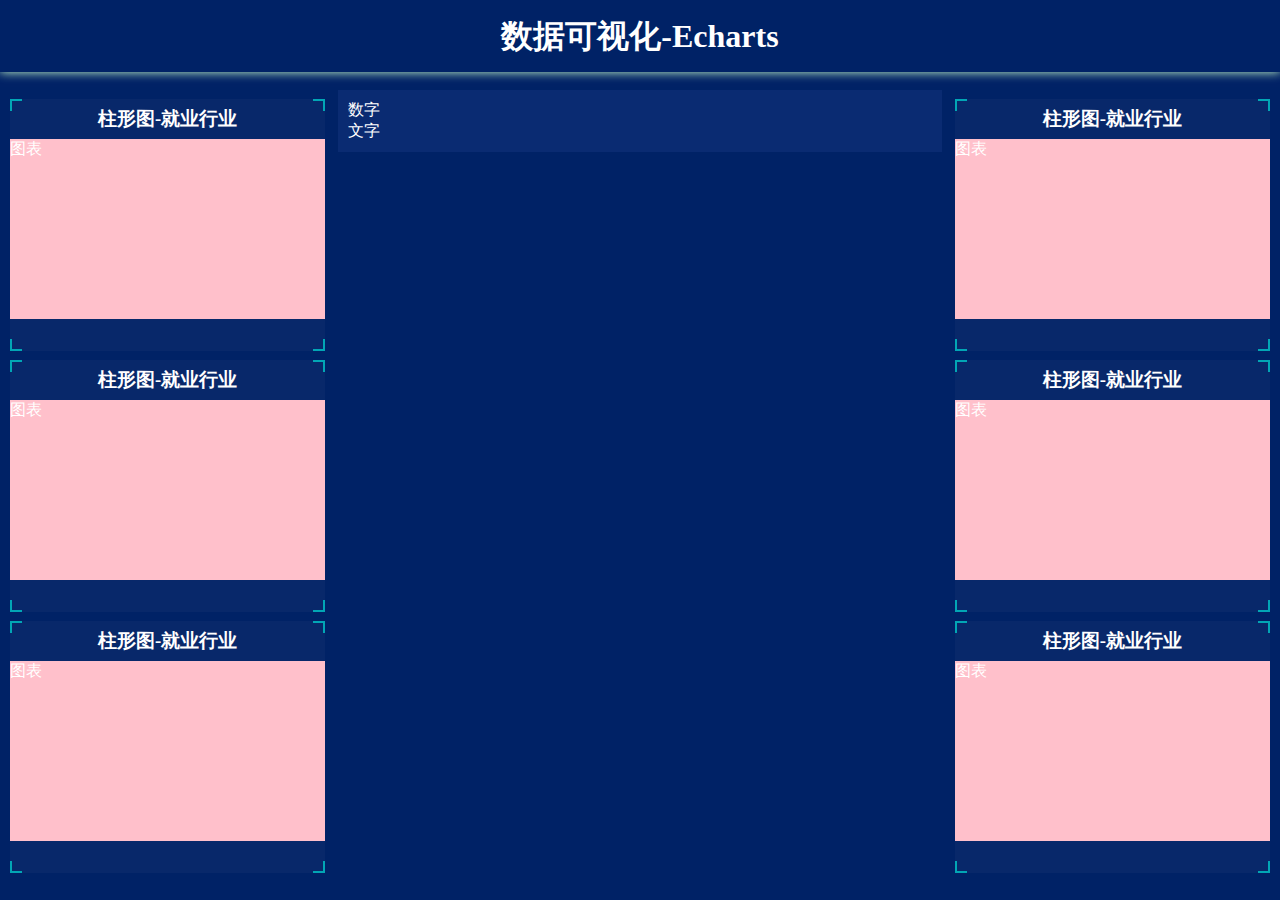
==== index.html @ f5e8a759 "初次提交" ====
<!DOCTYPE html>
<html>
	<head>
		<meta charset="utf-8">
		<title>数据可视化</title>
		<link rel="stylesheet" type="text/css" href="css/index.css"/>
	</head>
	<body>
		<!-- 页面头部 -->
		<header class="headbox">
			<h1>数据可视化-Echarts</h1>
		</header>
		
		<!-- 页面主体区域 -->
		<section class="mainbox">
			<div class="column">
				<div class="panel bar">
					<h3>柱形图-就业行业</h3>
					<div class="chart">图表</div>
					<div class="panel-footer"></div>
				</div>
				<div class="panel bar">
					<h3>柱形图-就业行业</h3>
					<div class="chart">图表</div>
					<div class="panel-footer"></div>
				</div>
				<div class="panel bar">
					<h3>柱形图-就业行业</h3>
					<div class="chart">图表</div>
					<div class="panel-footer"></div>
				</div>
			</div>
			
			<div class="column">
				<!-- no模块 -->
				<div class="no">
					<div class="no-hd">数字</div>
					<div class="no-bd">文字</div>
				</div>
			</div>
			
			<div class="column">
				<div class="panel bar">
					<h3>柱形图-就业行业</h3>
					<div class="chart">图表</div>
					<div class="panel-footer"></div>
				</div>
				<div class="panel bar">
					<h3>柱形图-就业行业</h3>
					<div class="chart">图表</div>
					<div class="panel-footer"></div>
				</div>
				<div class="panel bar">
					<h3>柱形图-就业行业</h3>
					<div class="chart">图表</div>
					<div class="panel-footer"></div>
				</div>
			</div>
		</section>
	</body>
</html>
---- css/index.css ----
* {
  margin: 0;
  padding: 0;
  box-sizing: border-box;
}
body {
  background-color: #002266;
  color: #fff;
}
.headbox {
  height: 8vh;
  text-align: center;
  line-height: 8vh;
  box-shadow: 0 0 10px #ccffcc;
}
.mainbox {
  height: 90vh;
  display: flex;
  justify-content: space-between;
  margin: 2vh 10px 0 10px;
}
.mainbox .column {
  width: 25%;
}
.mainbox .column:nth-child(2) {
  width: 48%;
}
.mainbox .panel {
  position: relative;
  height: 28vh;
  margin: 1vh 0;
  background-color: rgba(255, 255, 255, 0.03);
}
.mainbox .panel::before {
  position: absolute;
  top: 0;
  left: 0;
  width: 10px;
  height: 10px;
  border-left: 2px solid #02a6b5;
  border-top: 2px solid #02a6b5;
  content: "";
}
.mainbox .panel::after {
  position: absolute;
  top: 0;
  right: 0;
  width: 10px;
  height: 10px;
  border-right: 2px solid #02a6b5;
  border-top: 2px solid #02a6b5;
  content: "";
}
.mainbox .panel .panel-footer {
  position: absolute;
  width: 100%;
  bottom: 0;
  left: 0;
}
.mainbox .panel .panel-footer::before {
  position: absolute;
  bottom: 0;
  left: 0;
  width: 10px;
  height: 10px;
  border-left: 2px solid #02a6b5;
  border-bottom: 2px solid #02a6b5;
  content: "";
}
.mainbox .panel .panel-footer::after {
  position: absolute;
  bottom: 0;
  right: 0;
  width: 10px;
  height: 10px;
  border-right: 2px solid #02a6b5;
  border-bottom: 2px solid #02a6b5;
  content: "";
}
.mainbox .panel h3 {
  height: 40px;
  line-height: 40px;
  text-align: center;
}
.mainbox .panel .chart {
  height: 20vh;
  background-color: pink;
}
.mainbox .no {
  background-color: rgba(101, 132, 226, 0.1);
  padding: 10px;
}
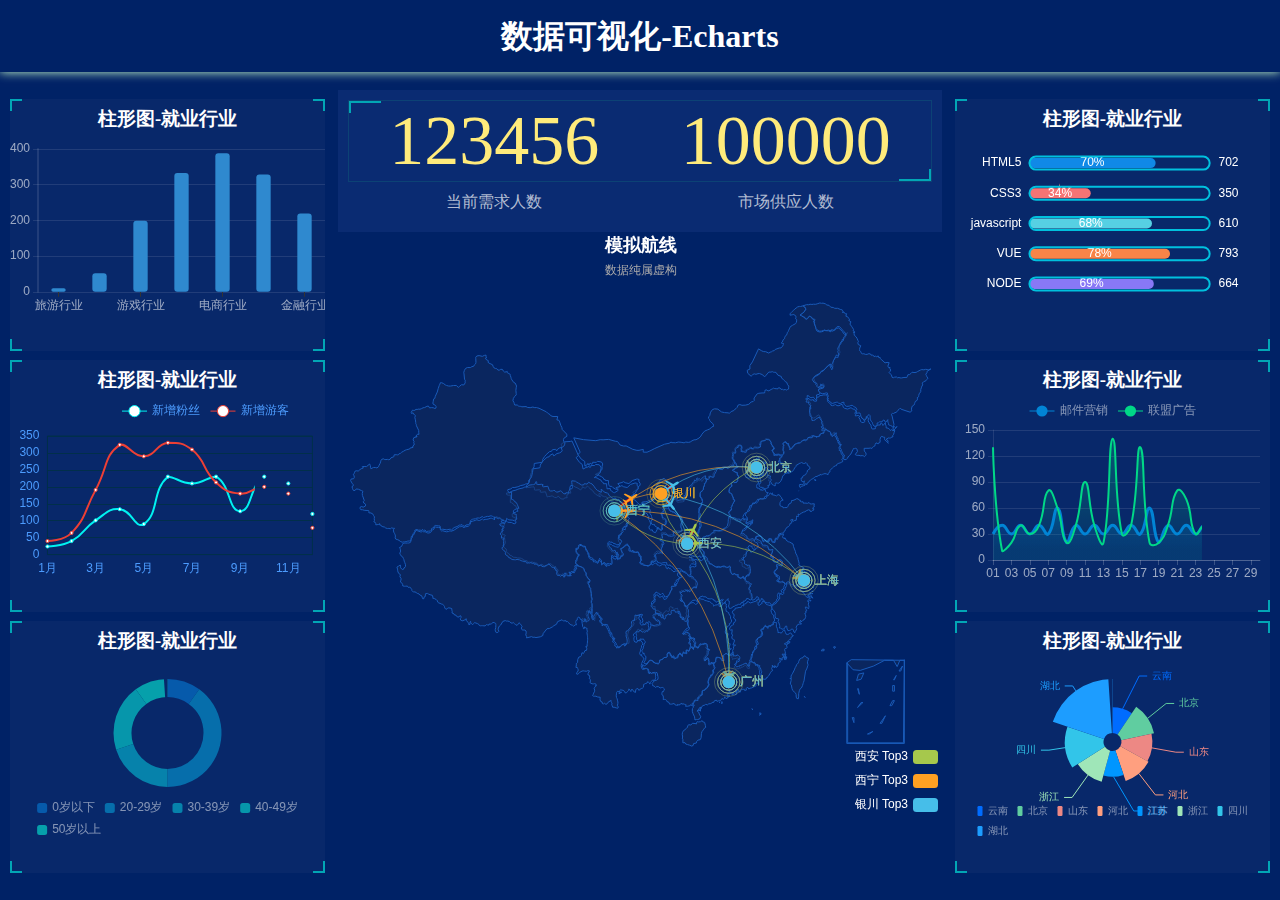
==== commit 6a5e468f: "完成" ====
--- a/index.html
+++ b/index.html
@@ -16,17 +16,17 @@
 			<div class="column">
 				<div class="panel bar">
 					<h3>柱形图-就业行业</h3>
-					<div class="chart">图表</div>
+					<div class="chart"></div>
 					<div class="panel-footer"></div>
 				</div>
-				<div class="panel bar">
+				<div class="panel line">
 					<h3>柱形图-就业行业</h3>
-					<div class="chart">图表</div>
+					<div class="chart"></div>
 					<div class="panel-footer"></div>
 				</div>
-				<div class="panel bar">
+				<div class="panel pie">
 					<h3>柱形图-就业行业</h3>
-					<div class="chart">图表</div>
+					<div class="chart"></div>
 					<div class="panel-footer"></div>
 				</div>
 			</div>
@@ -34,28 +34,47 @@
 			<div class="column">
 				<!-- no模块 -->
 				<div class="no">
-					<div class="no-hd">数字</div>
-					<div class="no-bd">文字</div>
+					<div class="no-hd">
+						<ul>
+							<li>123456</li>
+							<li>100000</li>
+						</ul>
+					</div>
+					<div class="no-bd">
+						<ul>
+							<li>当前需求人数</li>
+							<li>市场供应人数</li>
+						</ul>
+					</div>
+				</div>
+				<!-- 地图模块 -->
+				<div class="map">
+					<!-- <div class="map1"></div> -->
+					<div class="chart"></div>
 				</div>
 			</div>
 			
 			<div class="column">
-				<div class="panel bar">
+				<div class="panel bar1">
 					<h3>柱形图-就业行业</h3>
-					<div class="chart">图表</div>
+					<div class="chart"></div>
 					<div class="panel-footer"></div>
 				</div>
-				<div class="panel bar">
+				<div class="panel line1">
 					<h3>柱形图-就业行业</h3>
-					<div class="chart">图表</div>
+					<div class="chart"></div>
 					<div class="panel-footer"></div>
 				</div>
-				<div class="panel bar">
+				<div class="panel pie1">
 					<h3>柱形图-就业行业</h3>
-					<div class="chart">图表</div>
+					<div class="chart"></div>
 					<div class="panel-footer"></div>
 				</div>
 			</div>
 		</section>
 	</body>
+	<script src="js/dist/echarts.min.js"></script>
+	<!-- 必须先引入 chain.js 文件，因为中国地图需要 -->
+	<script src="js/myChart/chain.js"></script>
+	<script src="js/myChart/index.js"></script>
 </html>
--- a/css/index.css
+++ b/css/index.css
@@ -84,9 +84,68 @@
 }
 .mainbox .panel .chart {
   height: 20vh;
-  background-color: pink;
 }
 .mainbox .no {
   background-color: rgba(101, 132, 226, 0.1);
   padding: 10px;
 }
+.mainbox .no .no-hd {
+  position: relative;
+  border: 1px solid rgba(25, 186, 139, 0.17);
+}
+.mainbox .no .no-hd::before {
+  position: absolute;
+  top: 0;
+  left: 0;
+  content: "";
+  width: 30px;
+  height: 10px;
+  border-top: 2px solid #02A6B5;
+  border-left: 2px solid #02A6B5;
+}
+.mainbox .no .no-hd::after {
+  position: absolute;
+  bottom: 0;
+  right: 0;
+  content: "";
+  width: 30px;
+  height: 10px;
+  border-bottom: 2px solid #02A6B5;
+  border-right: 2px solid #02A6B5;
+}
+.mainbox .no .no-hd ul {
+  list-style: none;
+  display: flex;
+  justify-content: space-between;
+}
+.mainbox .no .no-hd ul li {
+  position: relative;
+  width: 50%;
+  text-align: center;
+  line-height: 80px;
+  font-size: 70px;
+  color: #ffeb7b;
+}
+.mainbox .no .no-bd ul {
+  list-style: none;
+  display: flex;
+  justify-content: space-between;
+}
+.mainbox .no .no-bd ul li {
+  position: relative;
+  width: 50%;
+  text-align: center;
+  line-height: 40px;
+  color: rgba(255, 255, 255, 0.7);
+}
+.mainbox .map {
+  height: 65vh;
+  position: relative;
+}
+.mainbox .map .chart {
+  position: absolute;
+  top: 0;
+  left: 0;
+  width: 100%;
+  height: 100%;
+}
